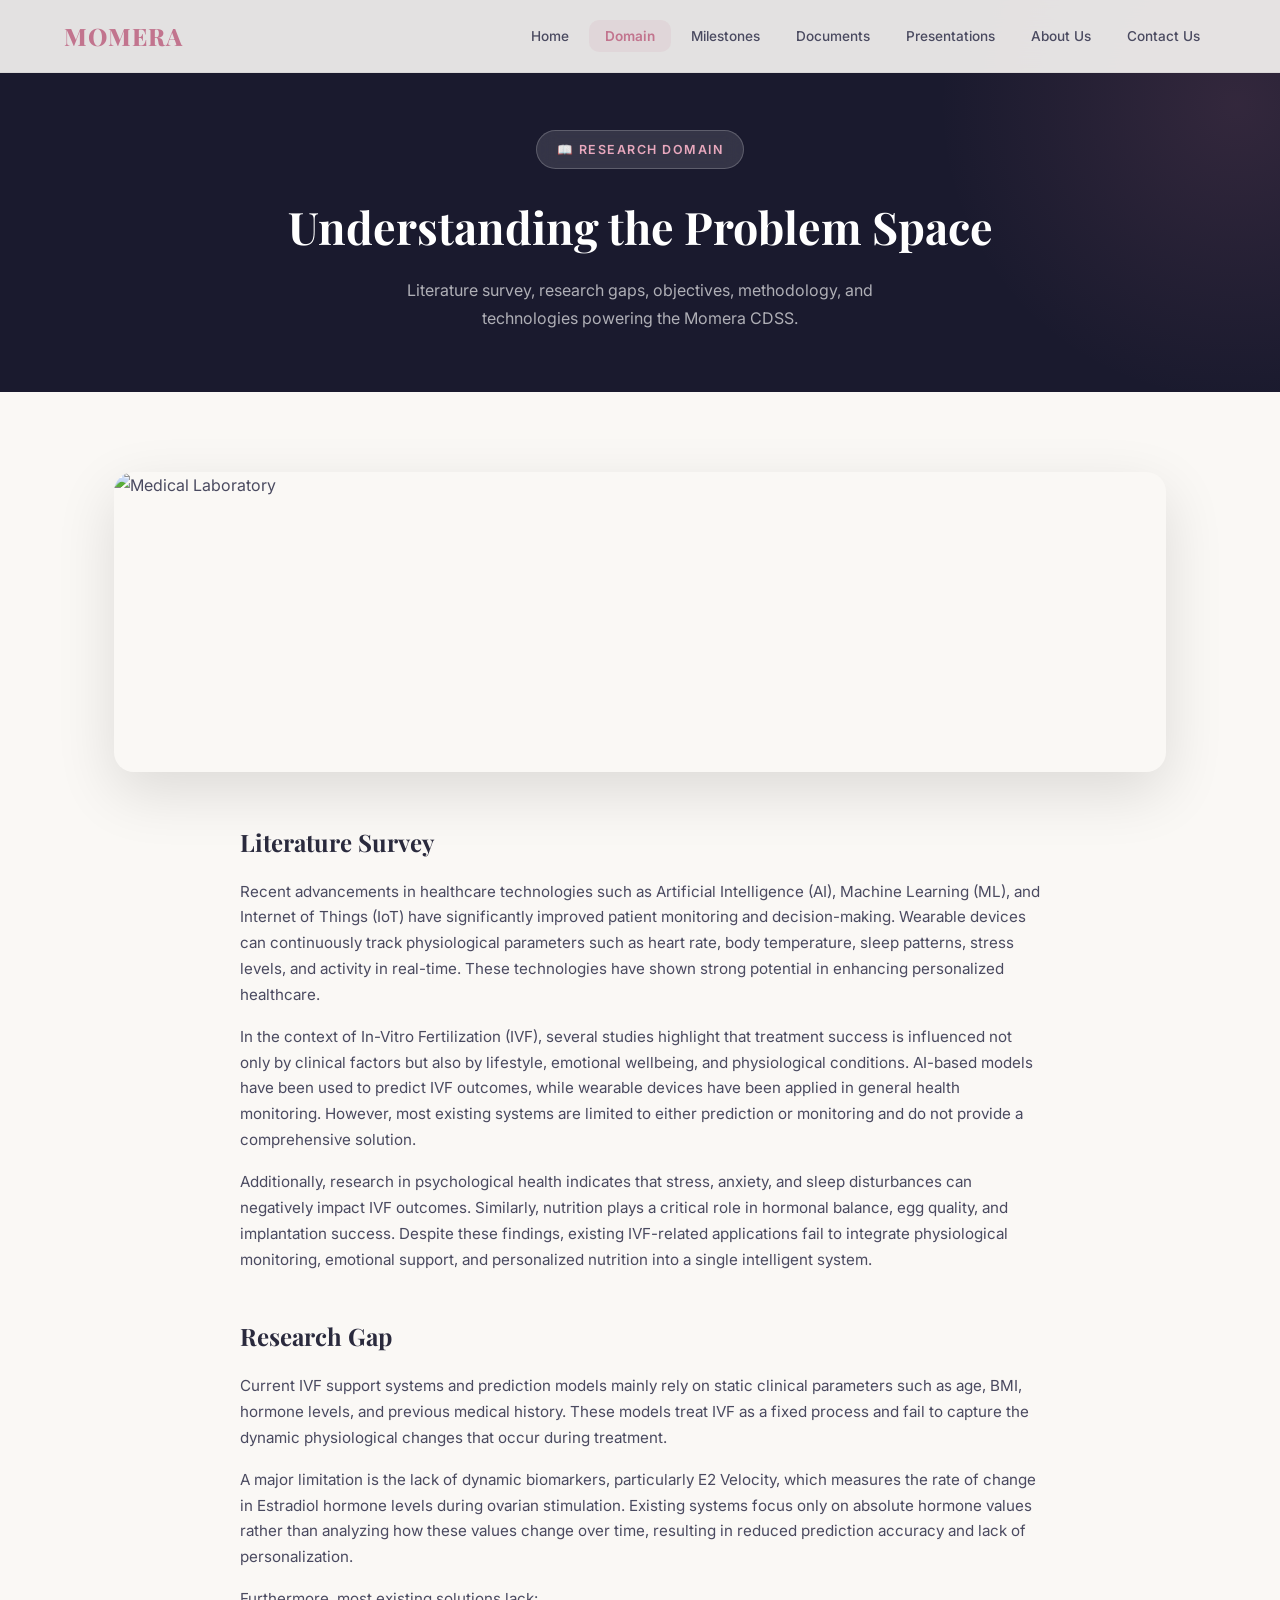
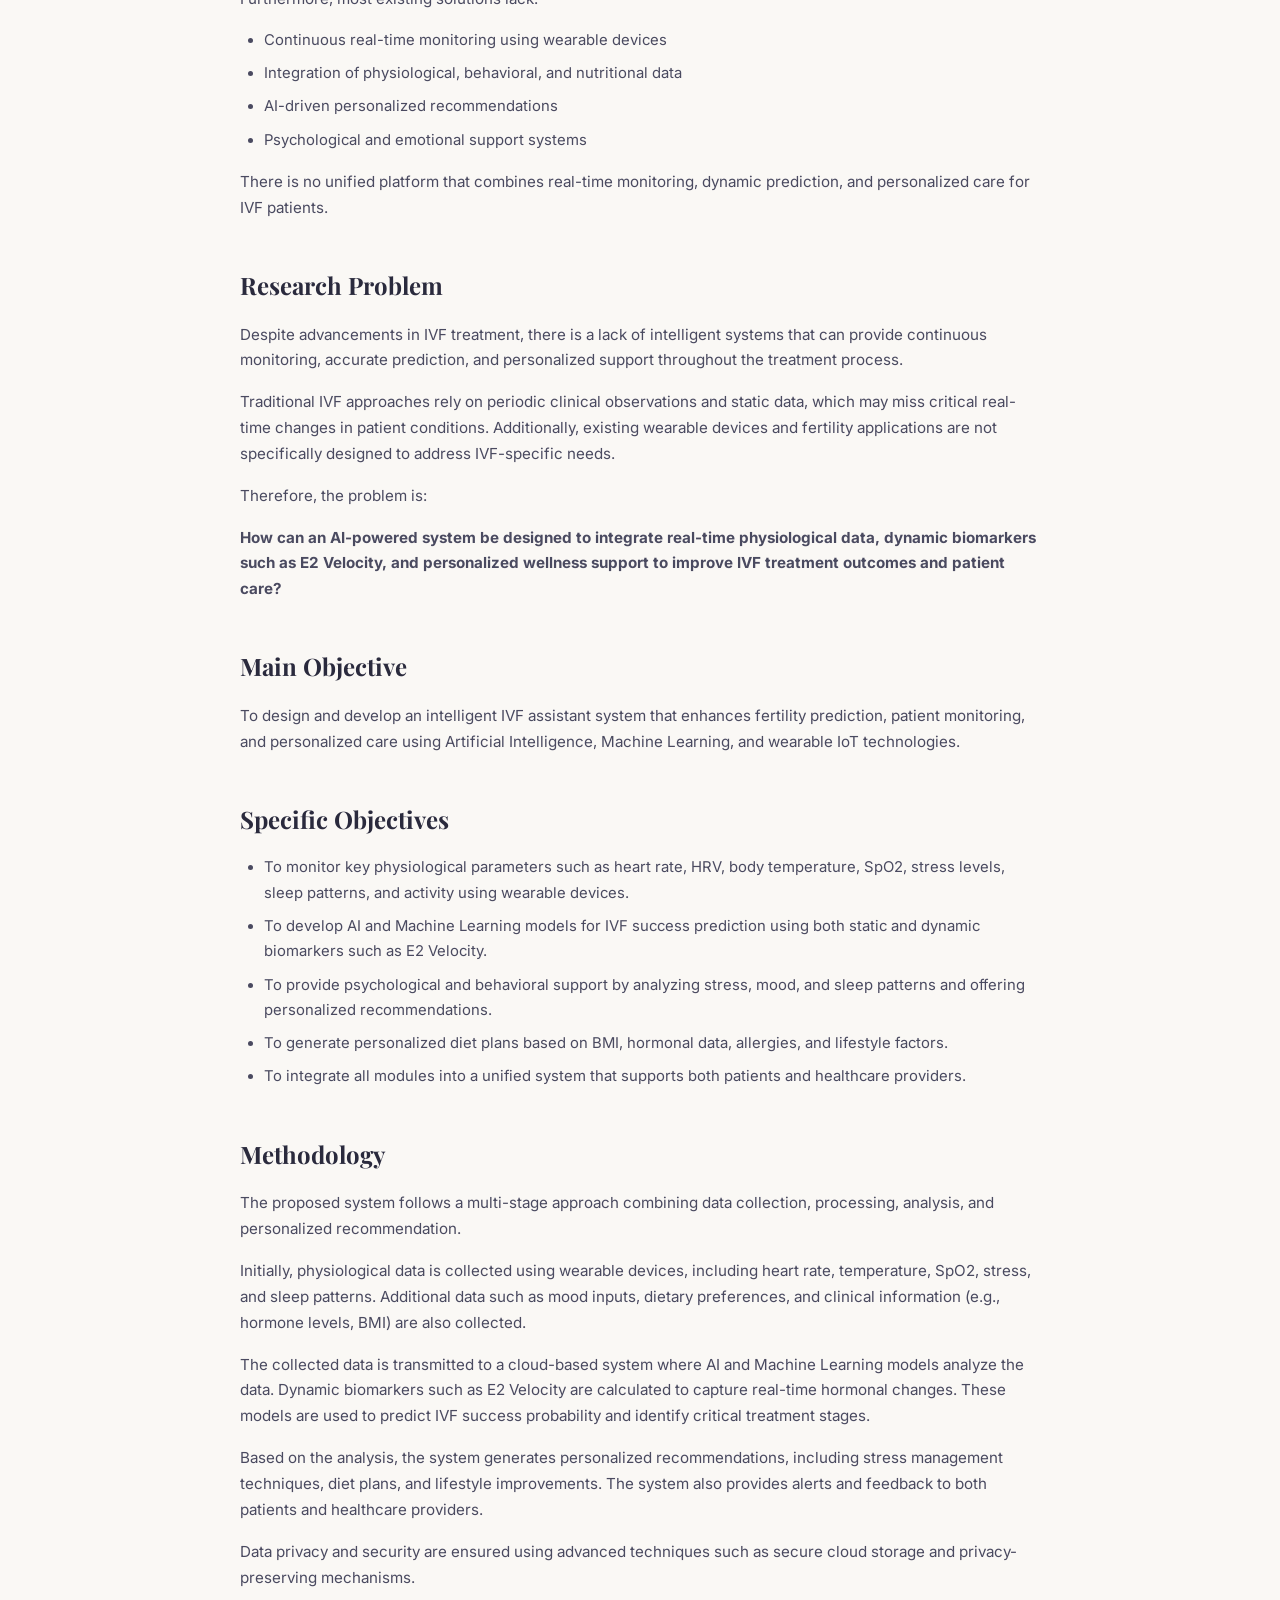
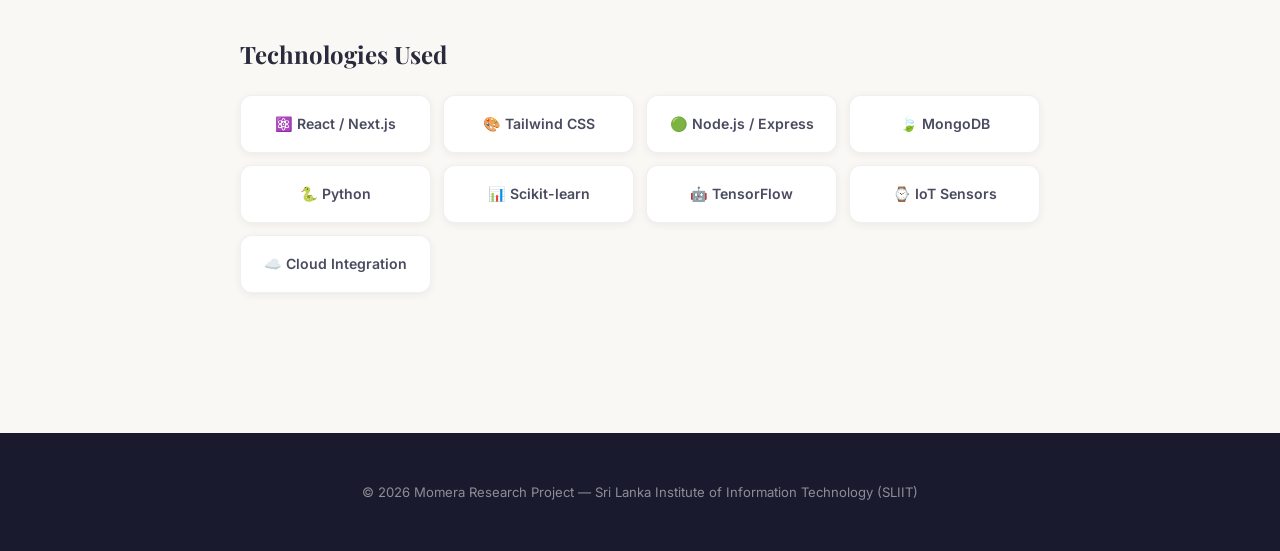
==== domain.html @ 49df8ac0 "Initial commit of Momera website" ====
<!DOCTYPE html>
<html lang="en">
<head>
  <meta charset="UTF-8">
  <meta name="viewport" content="width=device-width, initial-scale=1.0">
  <title>Domain | Momera - IVF Prediction</title>
  <link rel="stylesheet" href="css/style.css">
</head>
<body>
  <nav class="navbar">
    <div class="nav-container">
      <a href="index.html" class="nav-logo">MOMERA</a>
      <button class="nav-toggle" onclick="document.querySelector('.nav-links').classList.toggle('open')"><span></span><span></span><span></span></button>
      <ul class="nav-links">
        <li><a href="index.html">Home</a></li>
        <li><a href="domain.html" class="active">Domain</a></li>
        <li><a href="milestones.html">Milestones</a></li>
        <li><a href="documents.html">Documents</a></li>
        <li><a href="presentations.html">Presentations</a></li>
        <li><a href="about.html">About Us</a></li>
        <li><a href="contact.html">Contact Us</a></li>
      </ul>
    </div>
  </nav>

  <section class="hero-small">
    <span class="hero-badge">📖 Research Domain</span>
    <h1>Understanding the <span class="highlight">Problem Space</span></h1>
    <p>Literature survey, research gaps, objectives, methodology, and technologies powering the Momera CDSS.</p>
  </section>

  <section class="section">
    <!-- Image banner -->
    <div style="margin-bottom: 50px; border-radius: 20px; overflow: hidden; box-shadow: 0 20px 60px rgba(0,0,0,0.12);">
      <img src="https://images.unsplash.com/photo-1581093588401-fbb62a02f120?w=1200&q=80" alt="Medical Laboratory" style="width: 100%; height: 300px; object-fit: cover; display: block;">
    </div>

    <div class="domain-content">
      <h2>Literature Survey</h2>
      <p>Recent advancements in healthcare technologies such as Artificial Intelligence (AI), Machine Learning (ML), and Internet of Things (IoT) have significantly improved patient monitoring and decision-making. Wearable devices can continuously track physiological parameters such as heart rate, body temperature, sleep patterns, stress levels, and activity in real-time. These technologies have shown strong potential in enhancing personalized healthcare.</p>
      <p>In the context of In-Vitro Fertilization (IVF), several studies highlight that treatment success is influenced not only by clinical factors but also by lifestyle, emotional wellbeing, and physiological conditions. AI-based models have been used to predict IVF outcomes, while wearable devices have been applied in general health monitoring. However, most existing systems are limited to either prediction or monitoring and do not provide a comprehensive solution.</p>
      <p>Additionally, research in psychological health indicates that stress, anxiety, and sleep disturbances can negatively impact IVF outcomes. Similarly, nutrition plays a critical role in hormonal balance, egg quality, and implantation success. Despite these findings, existing IVF-related applications fail to integrate physiological monitoring, emotional support, and personalized nutrition into a single intelligent system.</p>

      <h2>Research Gap</h2>
      <p>Current IVF support systems and prediction models mainly rely on static clinical parameters such as age, BMI, hormone levels, and previous medical history. These models treat IVF as a fixed process and fail to capture the dynamic physiological changes that occur during treatment.</p>
      <p>A major limitation is the lack of dynamic biomarkers, particularly E2 Velocity, which measures the rate of change in Estradiol hormone levels during ovarian stimulation. Existing systems focus only on absolute hormone values rather than analyzing how these values change over time, resulting in reduced prediction accuracy and lack of personalization.</p>
      <p>Furthermore, most existing solutions lack:</p>
      <ul>
        <li>Continuous real-time monitoring using wearable devices</li>
        <li>Integration of physiological, behavioral, and nutritional data</li>
        <li>AI-driven personalized recommendations</li>
        <li>Psychological and emotional support systems</li>
      </ul>
      <p>There is no unified platform that combines real-time monitoring, dynamic prediction, and personalized care for IVF patients.</p>

      <h2>Research Problem</h2>
      <p>Despite advancements in IVF treatment, there is a lack of intelligent systems that can provide continuous monitoring, accurate prediction, and personalized support throughout the treatment process.</p>
      <p>Traditional IVF approaches rely on periodic clinical observations and static data, which may miss critical real-time changes in patient conditions. Additionally, existing wearable devices and fertility applications are not specifically designed to address IVF-specific needs.</p>
      <p>Therefore, the problem is:</p>
      <p><strong>How can an AI-powered system be designed to integrate real-time physiological data, dynamic biomarkers such as E2 Velocity, and personalized wellness support to improve IVF treatment outcomes and patient care?</strong></p>

      <h2>Main Objective</h2>
      <p>To design and develop an intelligent IVF assistant system that enhances fertility prediction, patient monitoring, and personalized care using Artificial Intelligence, Machine Learning, and wearable IoT technologies.</p>

      <h2>Specific Objectives</h2>
      <ul>
        <li>To monitor key physiological parameters such as heart rate, HRV, body temperature, SpO2, stress levels, sleep patterns, and activity using wearable devices.</li>
        <li>To develop AI and Machine Learning models for IVF success prediction using both static and dynamic biomarkers such as E2 Velocity.</li>
        <li>To provide psychological and behavioral support by analyzing stress, mood, and sleep patterns and offering personalized recommendations.</li>
        <li>To generate personalized diet plans based on BMI, hormonal data, allergies, and lifestyle factors.</li>
        <li>To integrate all modules into a unified system that supports both patients and healthcare providers.</li>
      </ul>

      <h2>Methodology</h2>
      <p>The proposed system follows a multi-stage approach combining data collection, processing, analysis, and personalized recommendation.</p>
      <p>Initially, physiological data is collected using wearable devices, including heart rate, temperature, SpO2, stress, and sleep patterns. Additional data such as mood inputs, dietary preferences, and clinical information (e.g., hormone levels, BMI) are also collected.</p>
      <p>The collected data is transmitted to a cloud-based system where AI and Machine Learning models analyze the data. Dynamic biomarkers such as E2 Velocity are calculated to capture real-time hormonal changes. These models are used to predict IVF success probability and identify critical treatment stages.</p>
      <p>Based on the analysis, the system generates personalized recommendations, including stress management techniques, diet plans, and lifestyle improvements. The system also provides alerts and feedback to both patients and healthcare providers.</p>
      <p>Data privacy and security are ensured using advanced techniques such as secure cloud storage and privacy-preserving mechanisms.</p>

      <h2>Technologies Used</h2>
      <div class="tech-grid">
        <div class="tech-tag">⚛️ React / Next.js</div>
        <div class="tech-tag">🎨 Tailwind CSS</div>
        <div class="tech-tag">🟢 Node.js / Express</div>
        <div class="tech-tag">🍃 MongoDB</div>
        <div class="tech-tag">🐍 Python</div>
        <div class="tech-tag">📊 Scikit-learn</div>
        <div class="tech-tag">🤖 TensorFlow</div>
        <div class="tech-tag">⌚ IoT Sensors</div>
        <div class="tech-tag">☁️ Cloud Integration</div>
      </div>
    </div>
  </section>

  <footer class="footer">
    <p>&copy; 2026 Momera Research Project — Sri Lanka Institute of Information Technology (SLIIT)</p>
  </footer>
</body>
</html>
---- css/style.css ----
@import url('https://fonts.googleapis.com/css2?family=Playfair+Display:wght@400;500;600;700;800&family=Inter:wght@300;400;500;600;700&display=swap');

:root {
  --bg-primary: #faf8f5;
  --bg-secondary: #f2ece4;
  --bg-card: #ffffff;
  --bg-dark: #1a1a2e;
  --bg-dark-card: #222240;
  --accent-rose: #c2748e;
  --accent-rose-light: #e8a8be;
  --accent-teal: #4a9b8e;
  --accent-teal-light: #7cc4b8;
  --accent-gold: #c9a96e;
  --accent-gradient: linear-gradient(135deg, #c2748e, #e8a8be, #c9a96e);
  --accent-gradient-dark: linear-gradient(135deg, #c2748e, #4a9b8e);
  --text-dark: #2a2a3d;
  --text-body: #4a4a60;
  --text-muted: #8a8aa0;
  --text-light: #f0ece8;
  --border: rgba(194, 116, 142, 0.15);
  --shadow-sm: 0 2px 8px rgba(0,0,0,0.06);
  --shadow: 0 8px 30px rgba(0,0,0,0.08);
  --shadow-lg: 0 20px 60px rgba(0,0,0,0.12);
  --radius: 20px;
  --radius-sm: 12px;
}

* { margin: 0; padding: 0; box-sizing: border-box; }
html { scroll-behavior: smooth; }

body {
  font-family: 'Inter', sans-serif;
  background: var(--bg-primary);
  color: var(--text-body);
  line-height: 1.7;
  overflow-x: hidden;
}

h1, h2, h3 { font-family: 'Playfair Display', serif; color: var(--text-dark); }

/* ===== NAVBAR ===== */
.navbar {
  position: fixed; top: 0; left: 0; width: 100%; z-index: 1000;
  background: rgba(250, 248, 245, 0.9); backdrop-filter: blur(20px);
  border-bottom: 1px solid rgba(0,0,0,0.05); transition: all 0.3s ease;
}
.nav-container {
  max-width: 1200px; margin: 0 auto; padding: 0 24px;
  display: flex; align-items: center; justify-content: space-between; height: 72px;
}
.nav-logo {
  font-family: 'Playfair Display', serif; font-size: 1.5rem; font-weight: 800;
  text-decoration: none; color: var(--accent-rose); letter-spacing: 1px;
}
.nav-links { display: flex; gap: 4px; list-style: none; align-items: center; flex-wrap: wrap; }
.nav-links a {
  color: var(--text-body); text-decoration: none; font-size: 0.85rem;
  font-weight: 500; padding: 8px 16px; border-radius: 10px; transition: all 0.3s ease;
}
.nav-links a:hover { color: var(--accent-rose); background: rgba(194, 116, 142, 0.06); }
.nav-links a.active { color: var(--accent-rose); background: rgba(194, 116, 142, 0.1); font-weight: 600; }
.nav-toggle { display: none; background: none; border: none; cursor: pointer; padding: 8px; }
.nav-toggle span { display: block; width: 22px; height: 2px; background: var(--text-dark); margin: 5px 0; border-radius: 2px; transition: 0.3s; }

/* ===== HERO ===== */
.hero {
  position: relative; min-height: 92vh; display: flex; align-items: center;
  justify-content: center; text-align: center; overflow: hidden;
}
.hero-bg {
  position: absolute; inset: 0; z-index: 0;
  background-size: cover; background-position: center; background-repeat: no-repeat;
}
.hero-bg::after {
  content: ''; position: absolute; inset: 0;
  background: linear-gradient(to bottom, rgba(26,26,46,0.55) 0%, rgba(26,26,46,0.75) 100%);
}
.hero-content { position: relative; z-index: 1; padding: 120px 24px 80px; max-width: 800px; }
.hero-badge {
  display: inline-block; padding: 8px 20px; border-radius: 50px;
  font-size: 0.78rem; font-weight: 600; letter-spacing: 1.5px; text-transform: uppercase;
  background: rgba(255,255,255,0.12); border: 1px solid rgba(255,255,255,0.2);
  color: var(--accent-rose-light); margin-bottom: 28px; backdrop-filter: blur(10px);
}
.hero h1 {
  font-size: clamp(2.2rem, 5vw, 3.8rem); font-weight: 700; line-height: 1.15;
  color: #fff; margin-bottom: 20px; letter-spacing: -0.5px;
}
.hero h1 .highlight { color: var(--accent-rose-light); }
.hero p { font-size: 1.05rem; color: rgba(255,255,255,0.8); max-width: 600px; margin: 0 auto 40px; line-height: 1.8; }

.hero-stats {
  display: flex; justify-content: center; gap: 40px; flex-wrap: wrap; margin-top: 20px;
}
.stat-item {
  text-align: center; padding: 20px 28px; border-radius: 16px;
  background: rgba(255,255,255,0.08); backdrop-filter: blur(10px);
  border: 1px solid rgba(255,255,255,0.1);
}
.stat-value { font-family: 'Playfair Display', serif; font-size: 2rem; font-weight: 700; color: #fff; }
.stat-label { font-size: 0.75rem; color: rgba(255,255,255,0.6); margin-top: 4px; text-transform: uppercase; letter-spacing: 1.5px; }

/* ===== HERO SMALL (inner pages) ===== */
.hero-small {
  padding: 130px 24px 60px; text-align: center;
  background: var(--bg-dark); color: #fff; position: relative; overflow: hidden;
}
.hero-small::before {
  content: ''; position: absolute; top: -50%; right: -20%; width: 600px; height: 600px;
  border-radius: 50%; background: radial-gradient(circle, rgba(194,116,142,0.15), transparent 70%);
}
.hero-small .hero-badge { margin-bottom: 20px; }
.hero-small h1 { color: #fff; font-size: clamp(1.8rem, 4vw, 2.8rem); margin-bottom: 12px; }
.hero-small p { color: rgba(255,255,255,0.65); max-width: 560px; margin: 0 auto; font-size: 1rem; }

/* ===== SECTIONS ===== */
.section { padding: 80px 24px; max-width: 1100px; margin: 0 auto; }
.section-header { text-align: center; margin-bottom: 56px; }
.section-tag {
  font-size: 0.72rem; font-weight: 700; text-transform: uppercase; letter-spacing: 3px;
  color: var(--accent-rose); margin-bottom: 12px; display: block;
}
.section-title { font-size: clamp(1.6rem, 3vw, 2.4rem); font-weight: 700; margin-bottom: 14px; }
.section-subtitle { color: var(--text-muted); max-width: 560px; margin: 0 auto; font-size: 0.95rem; }

/* ===== IMAGE TEXT SECTION ===== */
.img-text-row {
  display: grid; grid-template-columns: 1fr 1fr; gap: 60px; align-items: center;
  margin-bottom: 80px;
}
.img-text-row.reverse { direction: rtl; }
.img-text-row.reverse > * { direction: ltr; }
.img-text-row img {
  width: 100%; border-radius: var(--radius); object-fit: cover; height: 360px;
  box-shadow: var(--shadow-lg);
}
.img-text-content h2 { font-size: 1.8rem; margin-bottom: 16px; }
.img-text-content p { color: var(--text-body); margin-bottom: 14px; font-size: 0.95rem; }

/* ===== CARDS ===== */
.card-grid { display: grid; grid-template-columns: repeat(auto-fill, minmax(300px, 1fr)); gap: 24px; }
.card {
  background: var(--bg-card); border: 1px solid rgba(0,0,0,0.06); border-radius: var(--radius);
  padding: 36px 30px; transition: all 0.4s ease; box-shadow: var(--shadow-sm);
}
.card:hover { transform: translateY(-6px); box-shadow: var(--shadow-lg); }
.card-icon {
  width: 56px; height: 56px; border-radius: 14px;
  background: linear-gradient(135deg, rgba(194,116,142,0.1), rgba(74,155,142,0.1));
  display: flex; align-items: center; justify-content: center;
  font-size: 1.5rem; margin-bottom: 20px;
}
.card h3 { font-size: 1.15rem; margin-bottom: 10px; }
.card p { color: var(--text-muted); font-size: 0.9rem; line-height: 1.7; }

/* ===== TIMELINE ===== */
.timeline { position: relative; padding-left: 40px; }
.timeline::before {
  content: ''; position: absolute; left: 15px; top: 0; bottom: 0; width: 2px;
  background: linear-gradient(to bottom, var(--accent-rose), var(--accent-teal));
}
.timeline-item { position: relative; margin-bottom: 36px; }
.timeline-dot {
  position: absolute; left: -33px; top: 8px; width: 14px; height: 14px;
  border-radius: 50%; background: var(--accent-rose); border: 3px solid var(--bg-primary);
  box-shadow: 0 0 0 3px rgba(194,116,142,0.25);
}
.timeline-item.completed .timeline-dot { background: var(--accent-teal); box-shadow: 0 0 0 3px rgba(74,155,142,0.25); }
.timeline-card {
  background: var(--bg-card); border: 1px solid rgba(0,0,0,0.06); border-radius: var(--radius);
  padding: 24px 28px; box-shadow: var(--shadow-sm); transition: all 0.3s ease;
}
.timeline-card:hover { box-shadow: var(--shadow); }
.timeline-date { font-size: 0.78rem; color: var(--accent-rose); font-weight: 600; margin-bottom: 6px; text-transform: uppercase; letter-spacing: 0.5px; }
.timeline-card h3 { font-size: 1.05rem; margin-bottom: 6px; }
.timeline-card p { color: var(--text-muted); font-size: 0.88rem; }
.timeline-marks {
  display: inline-block; margin-top: 10px; padding: 5px 14px; border-radius: 8px;
  background: rgba(194,116,142,0.08); color: var(--accent-rose); font-size: 0.8rem; font-weight: 600;
}

/* ===== DOCUMENT LIST ===== */
.doc-list { display: flex; flex-direction: column; gap: 14px; }
.doc-item {
  display: flex; align-items: center; gap: 16px; padding: 20px 24px;
  background: var(--bg-card); border: 1px solid rgba(0,0,0,0.06); border-radius: var(--radius-sm);
  text-decoration: none; color: var(--text-dark); transition: all 0.3s ease; box-shadow: var(--shadow-sm);
}
.doc-item:hover { transform: translateX(6px); box-shadow: var(--shadow); }
.doc-icon {
  width: 48px; height: 48px; border-radius: 12px; display: flex; align-items: center;
  justify-content: center; font-size: 1.3rem; flex-shrink: 0;
}
.doc-icon.pdf { background: rgba(220, 80, 80, 0.08); }
.doc-icon.ppt { background: rgba(230, 150, 50, 0.08); }
.doc-icon.pending { background: rgba(194, 116, 142, 0.08); }
.doc-info h4 { font-size: 0.95rem; font-weight: 600; margin-bottom: 2px; }
.doc-info span { font-size: 0.8rem; color: var(--text-muted); }
.doc-status { margin-left: auto; padding: 5px 14px; border-radius: 8px; font-size: 0.75rem; font-weight: 600; }
.doc-status.available { background: rgba(74,155,142,0.1); color: var(--accent-teal); }
.doc-status.pending { background: rgba(194,116,142,0.08); color: var(--accent-rose); }

/* ===== TEAM ===== */
.team-grid { display: grid; grid-template-columns: repeat(auto-fill, minmax(280px, 1fr)); gap: 24px; }
.team-card {
  background: var(--bg-card); border: 1px solid rgba(0,0,0,0.06); border-radius: var(--radius);
  padding: 36px 28px; text-align: center; box-shadow: var(--shadow-sm); transition: all 0.4s;
}
.team-card:hover { transform: translateY(-6px); box-shadow: var(--shadow-lg); }
.team-avatar {
  width: 100px; height: 100px; border-radius: 50%; margin: 0 auto 20px;
  object-fit: cover; border: 4px solid var(--bg-secondary);
}
.team-avatar-initials {
  width: 100px; height: 100px; border-radius: 50%; margin: 0 auto 20px;
  background: var(--accent-gradient); display: flex; align-items: center; justify-content: center;
  font-family: 'Playfair Display', serif; font-size: 2rem; font-weight: 700; color: #fff;
}
.team-card h3 { font-size: 1.1rem; margin-bottom: 4px; }
.team-role { color: var(--accent-rose); font-size: 0.82rem; font-weight: 600; margin-bottom: 12px; display: block; }
.team-card p { color: var(--text-muted); font-size: 0.85rem; }
.team-email { display: inline-block; margin-top: 14px; color: var(--accent-teal); font-size: 0.83rem; text-decoration: none; font-weight: 500; }
.team-email:hover { text-decoration: underline; }

/* ===== CONTACT ===== */
.contact-wrapper { display: grid; grid-template-columns: 1fr 1fr; gap: 40px; }
.contact-info-card {
  background: var(--bg-card); border: 1px solid rgba(0,0,0,0.06); border-radius: var(--radius);
  padding: 40px; box-shadow: var(--shadow-sm);
}
.contact-detail { display: flex; gap: 14px; align-items: flex-start; margin-bottom: 24px; }
.contact-detail-icon {
  width: 44px; height: 44px; border-radius: 12px; flex-shrink: 0;
  background: rgba(194,116,142,0.08); display: flex; align-items: center; justify-content: center; font-size: 1.1rem;
}
.contact-detail h4 { font-size: 0.9rem; font-weight: 600; color: var(--text-dark); margin-bottom: 4px; }
.contact-detail p { color: var(--text-muted); font-size: 0.85rem; }
.contact-form {
  background: var(--bg-card); border: 1px solid rgba(0,0,0,0.06); border-radius: var(--radius);
  padding: 40px; box-shadow: var(--shadow-sm);
}
.form-group { margin-bottom: 18px; }
.form-group label { display: block; font-size: 0.82rem; font-weight: 600; margin-bottom: 6px; color: var(--text-body); }
.form-group input, .form-group textarea {
  width: 100%; padding: 13px 18px; background: var(--bg-secondary); border: 1px solid rgba(0,0,0,0.08);
  border-radius: var(--radius-sm); color: var(--text-dark); font-family: 'Inter', sans-serif;
  font-size: 0.9rem; transition: border-color 0.3s; outline: none;
}
.form-group input:focus, .form-group textarea:focus { border-color: var(--accent-rose); }
.form-group textarea { resize: vertical; min-height: 120px; }
.btn-submit {
  padding: 14px 36px; border: none; border-radius: var(--radius-sm); cursor: pointer;
  font-family: 'Inter', sans-serif; font-size: 0.9rem; font-weight: 600;
  background: var(--accent-gradient); color: #fff; transition: all 0.3s;
}
.btn-submit:hover { transform: translateY(-2px); box-shadow: 0 8px 24px rgba(194,116,142,0.3); }

/* ===== DOMAIN ===== */
.domain-content { max-width: 800px; margin: 0 auto; }
.domain-content h2 { font-size: 1.5rem; margin: 44px 0 16px; }
.domain-content h3 { font-size: 1.1rem; margin: 28px 0 10px; color: var(--accent-rose); font-family: 'Inter', sans-serif; font-weight: 600; }
.domain-content p { color: var(--text-body); margin-bottom: 16px; font-size: 0.95rem; }
.domain-content ul { padding-left: 24px; margin-bottom: 16px; }
.domain-content li { color: var(--text-body); margin-bottom: 8px; font-size: 0.93rem; }
.tech-grid { display: grid; grid-template-columns: repeat(auto-fill, minmax(160px, 1fr)); gap: 12px; margin-top: 20px; }
.tech-tag {
  padding: 16px; background: var(--bg-card); border: 1px solid rgba(0,0,0,0.06);
  border-radius: var(--radius-sm); text-align: center; font-size: 0.88rem; font-weight: 600;
  box-shadow: var(--shadow-sm); transition: all 0.3s;
}
.tech-tag:hover { transform: translateY(-3px); box-shadow: var(--shadow); }

/* ===== CTA BANNER ===== */
.cta-banner {
  background: var(--bg-dark); border-radius: var(--radius); padding: 60px 40px;
  text-align: center; position: relative; overflow: hidden; margin-top: 40px;
}
.cta-banner::before {
  content: ''; position: absolute; top: -50%; left: -20%; width: 500px; height: 500px;
  border-radius: 50%; background: radial-gradient(circle, rgba(194,116,142,0.2), transparent 70%);
}
.cta-banner h2 { font-size: 1.8rem; color: #fff; margin-bottom: 12px; position: relative; }
.cta-banner p { color: rgba(255,255,255,0.6); max-width: 500px; margin: 0 auto; position: relative; font-size: 0.95rem; }

/* ===== FOOTER ===== */
.footer {
  background: var(--bg-dark); padding: 48px 24px; text-align: center; margin-top: 60px;
}
.footer p { color: rgba(255,255,255,0.5); font-size: 0.82rem; }
.footer a { color: var(--accent-rose-light); text-decoration: none; }

/* ===== RESPONSIVE ===== */
@media (max-width: 768px) {
  .nav-toggle { display: block; }
  .nav-links {
    position: fixed; top: 72px; left: 0; right: 0; background: rgba(250,248,245,0.97);
    flex-direction: column; padding: 16px; gap: 4px; backdrop-filter: blur(20px);
    transform: translateY(-120%); transition: transform 0.3s; border-bottom: 1px solid rgba(0,0,0,0.06);
  }
  .nav-links.open { transform: translateY(0); }
  .nav-links a { padding: 12px 16px; width: 100%; }
  .img-text-row { grid-template-columns: 1fr; gap: 30px; }
  .img-text-row.reverse { direction: ltr; }
  .contact-wrapper { grid-template-columns: 1fr; }
  .card-grid { grid-template-columns: 1fr; }
  .hero-stats { gap: 16px; }
  .stat-item { padding: 14px 20px; }
}
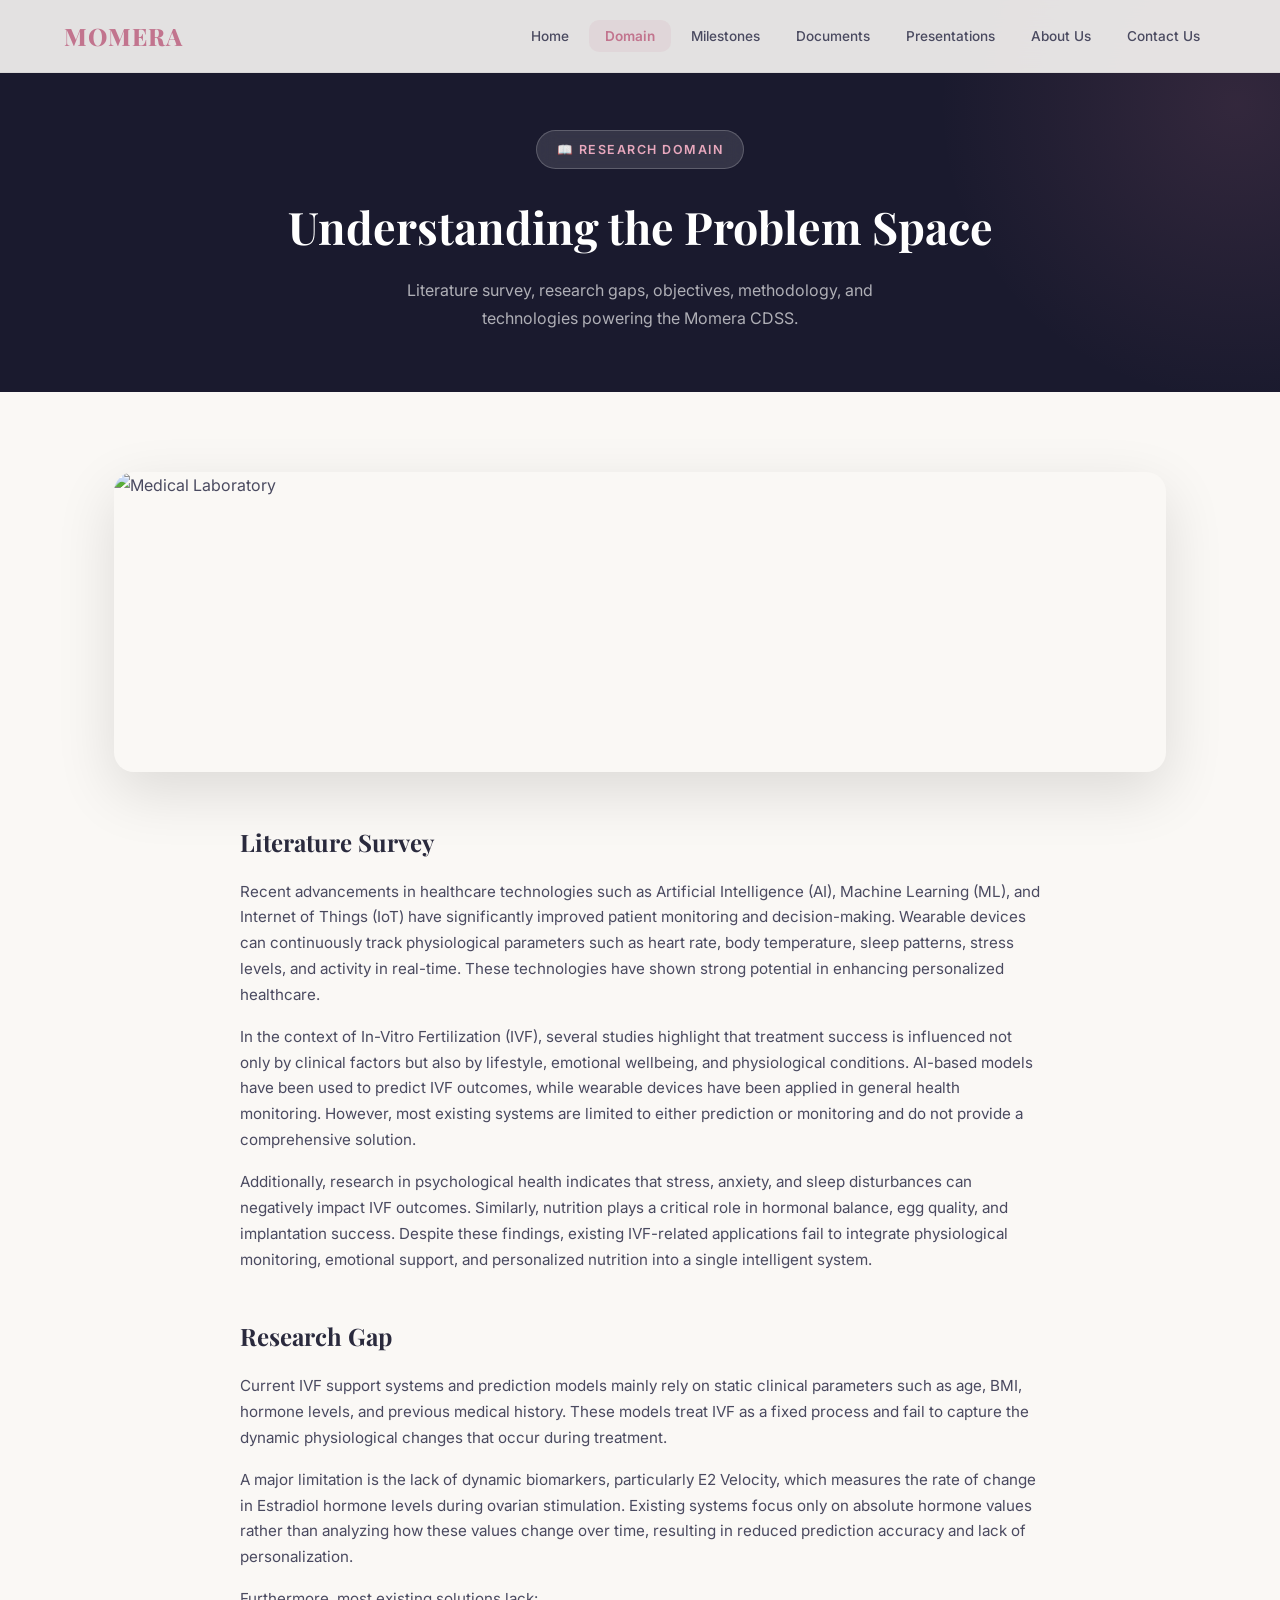
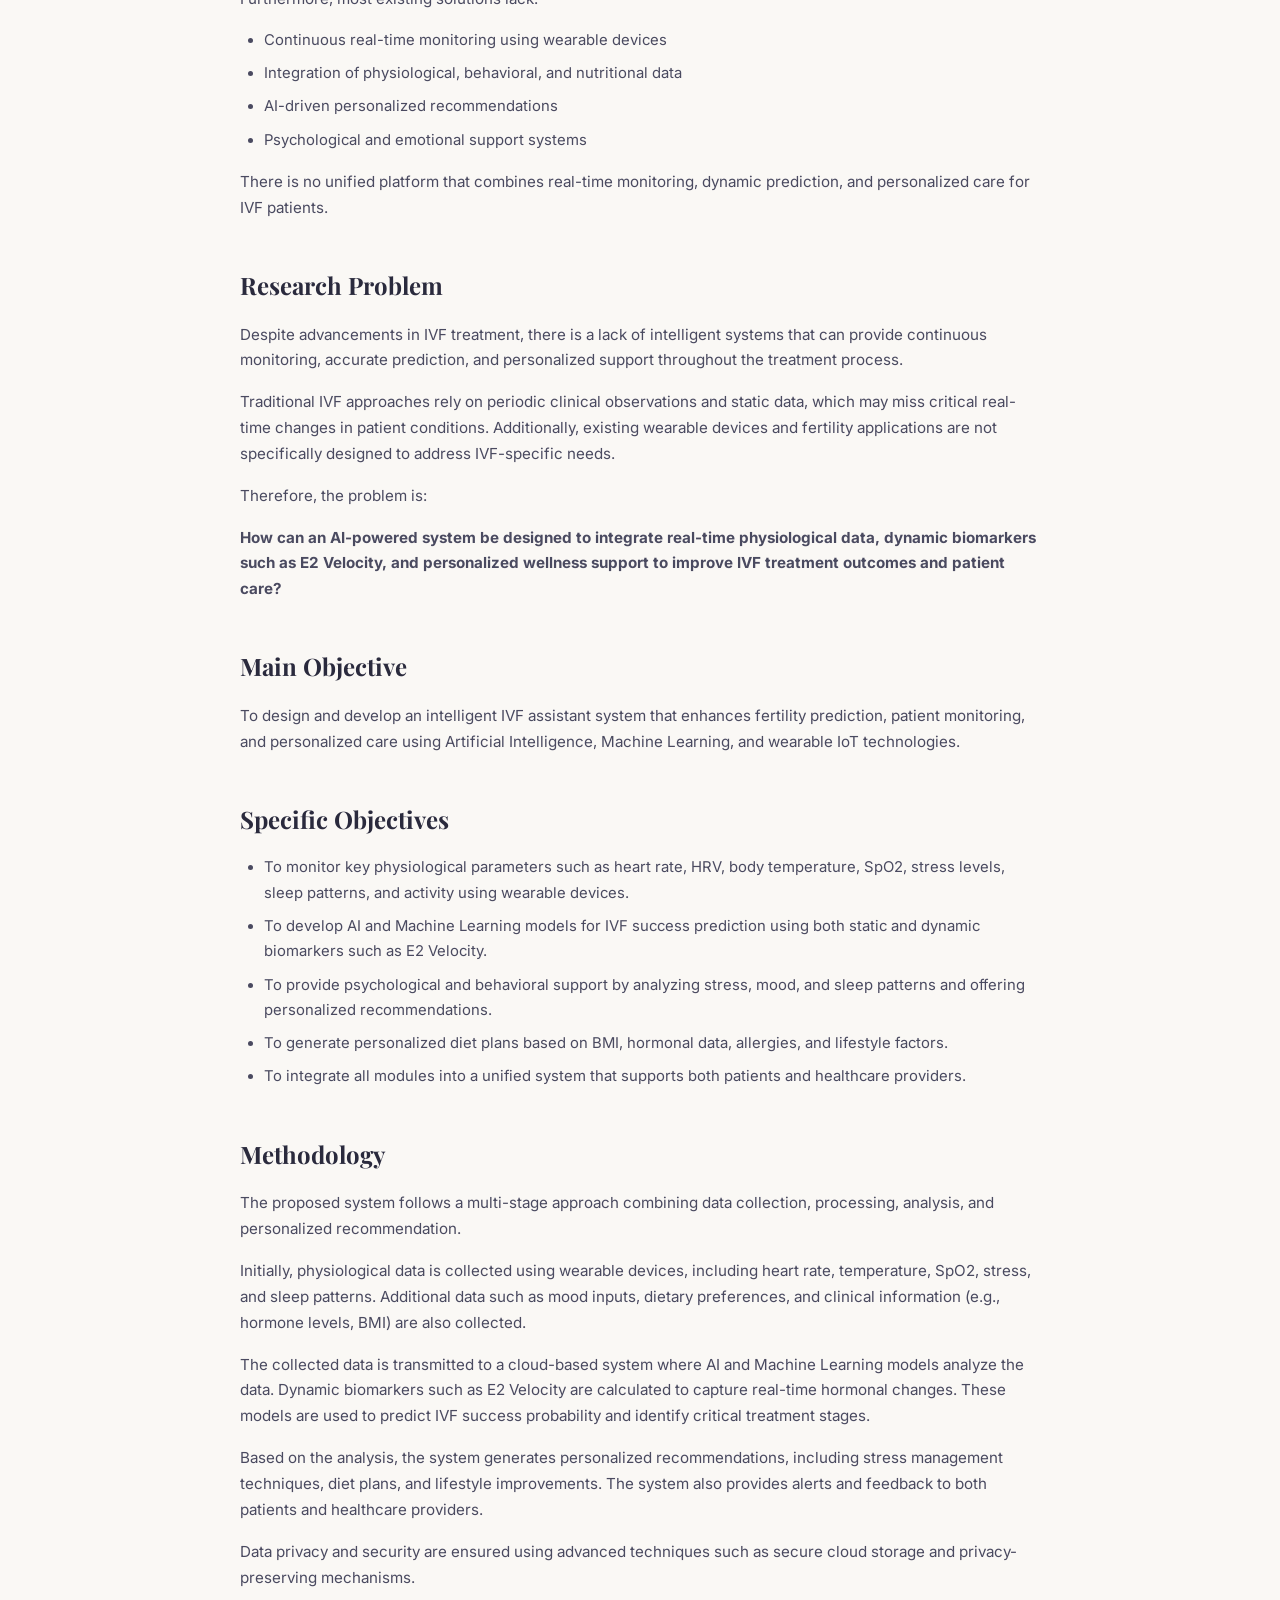
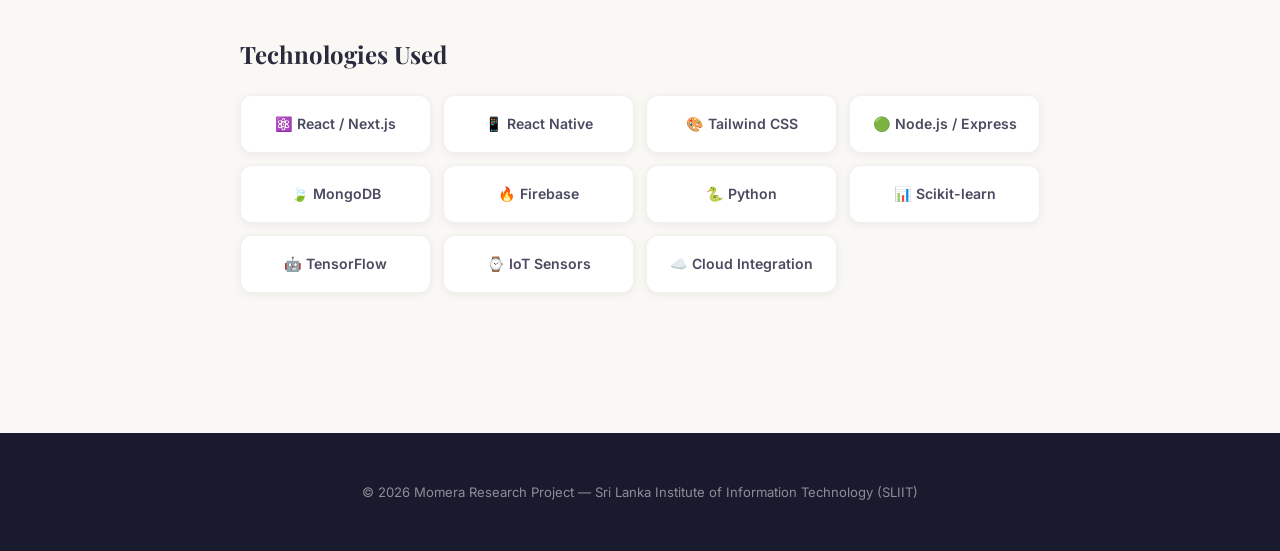
==== commit dc8495a2: "c" ====
--- a/domain.html
+++ b/domain.html
@@ -81,9 +81,11 @@
       <h2>Technologies Used</h2>
       <div class="tech-grid">
         <div class="tech-tag">⚛️ React / Next.js</div>
+        <div class="tech-tag">📱 React Native</div>
         <div class="tech-tag">🎨 Tailwind CSS</div>
         <div class="tech-tag">🟢 Node.js / Express</div>
         <div class="tech-tag">🍃 MongoDB</div>
+        <div class="tech-tag">🔥 Firebase</div>
         <div class="tech-tag">🐍 Python</div>
         <div class="tech-tag">📊 Scikit-learn</div>
         <div class="tech-tag">🤖 TensorFlow</div>
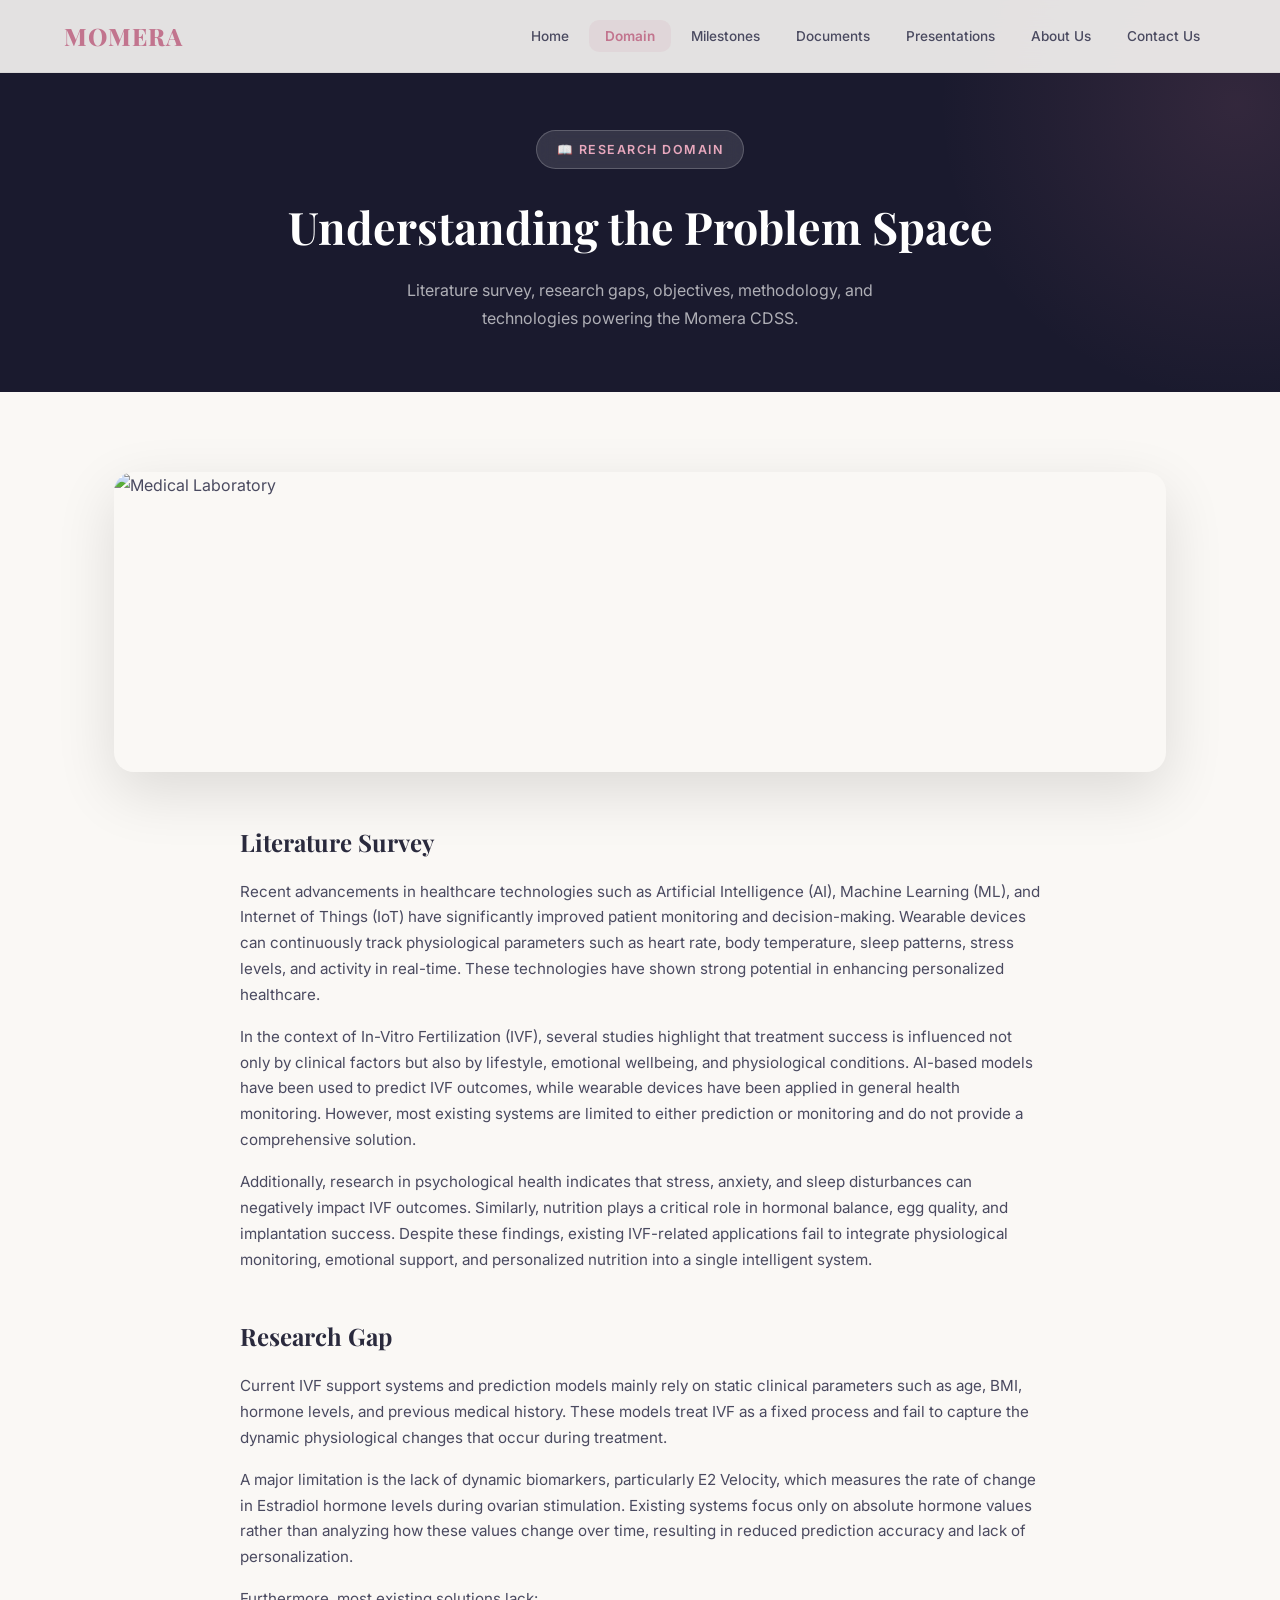
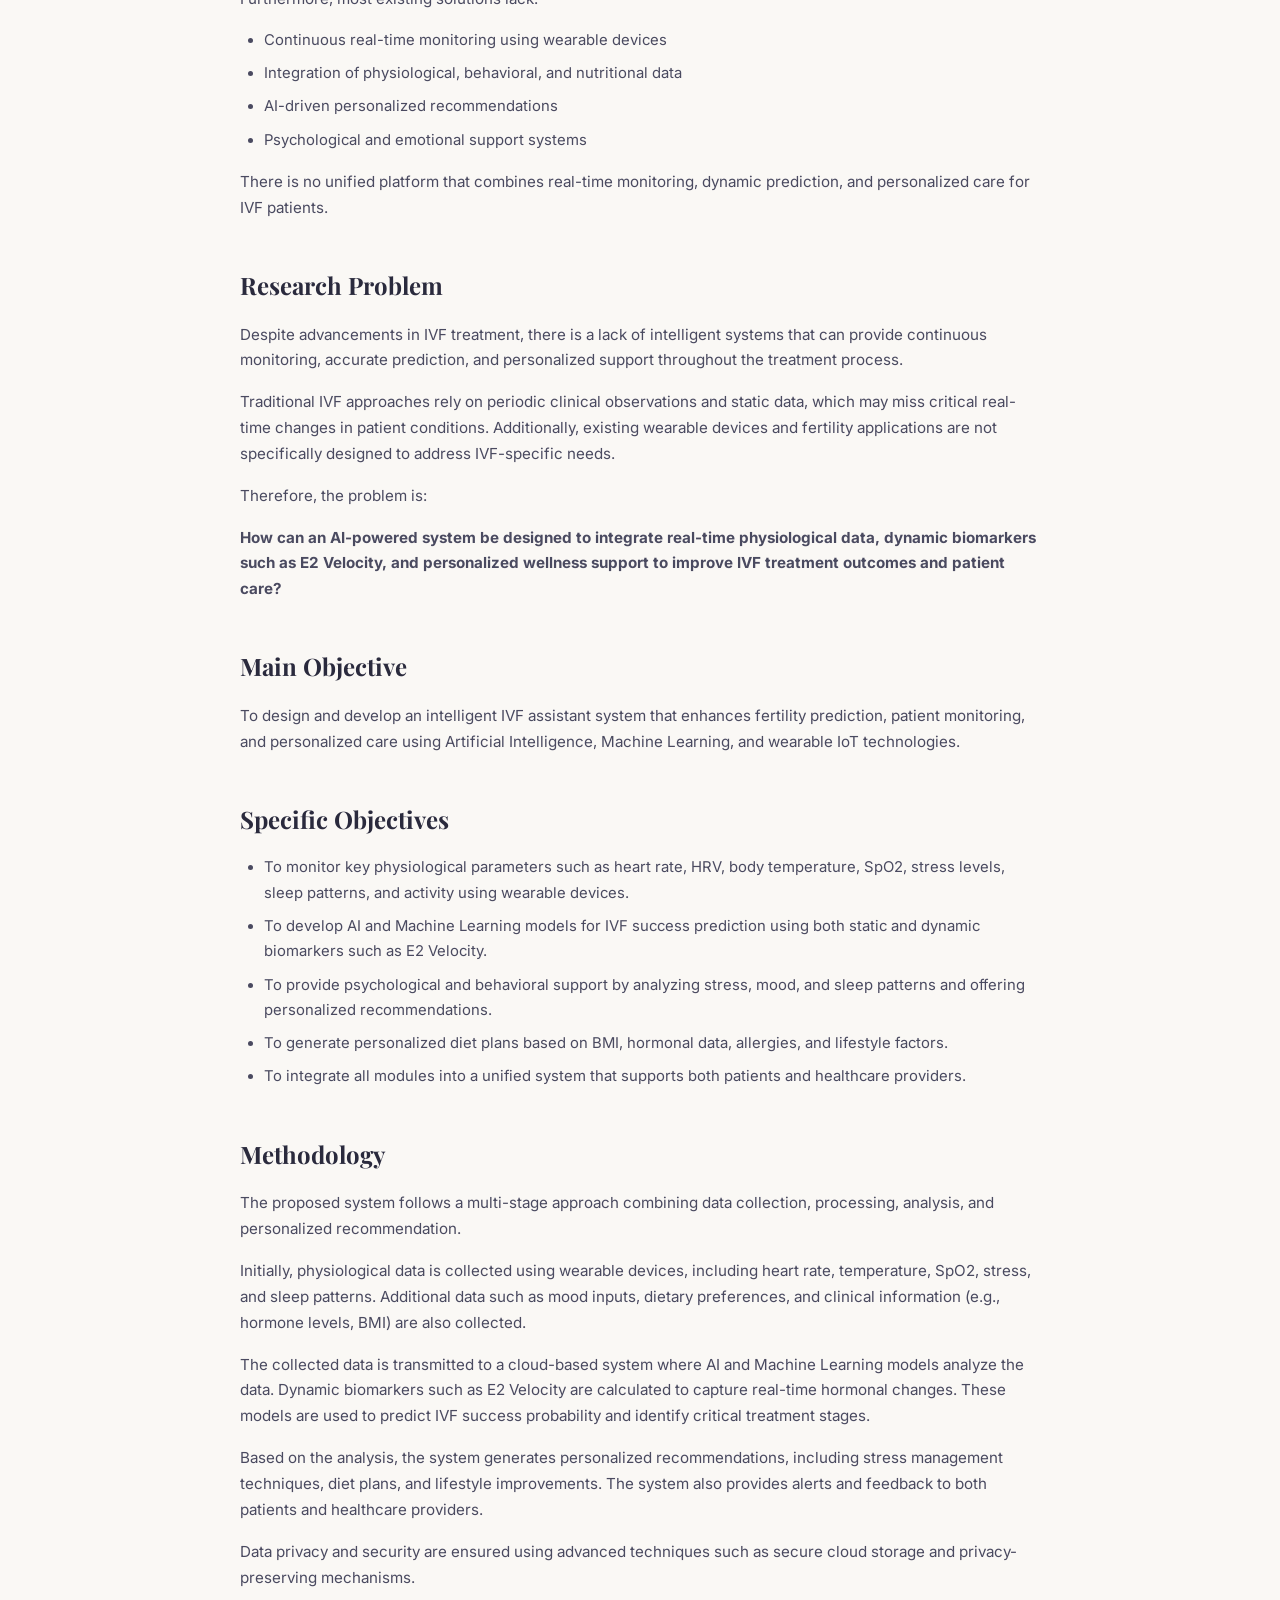
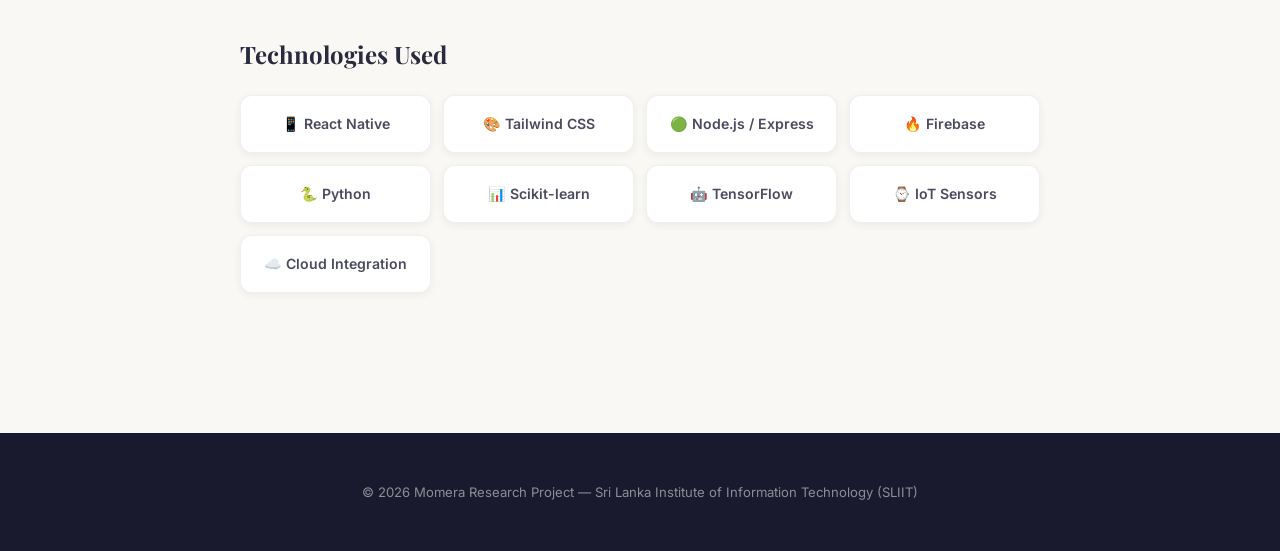
==== commit 7dccfa91: "c" ====
--- a/domain.html
+++ b/domain.html
@@ -80,11 +80,11 @@
 
       <h2>Technologies Used</h2>
       <div class="tech-grid">
-        <div class="tech-tag">⚛️ React / Next.js</div>
+        
         <div class="tech-tag">📱 React Native</div>
         <div class="tech-tag">🎨 Tailwind CSS</div>
         <div class="tech-tag">🟢 Node.js / Express</div>
-        <div class="tech-tag">🍃 MongoDB</div>
+        
         <div class="tech-tag">🔥 Firebase</div>
         <div class="tech-tag">🐍 Python</div>
         <div class="tech-tag">📊 Scikit-learn</div>
